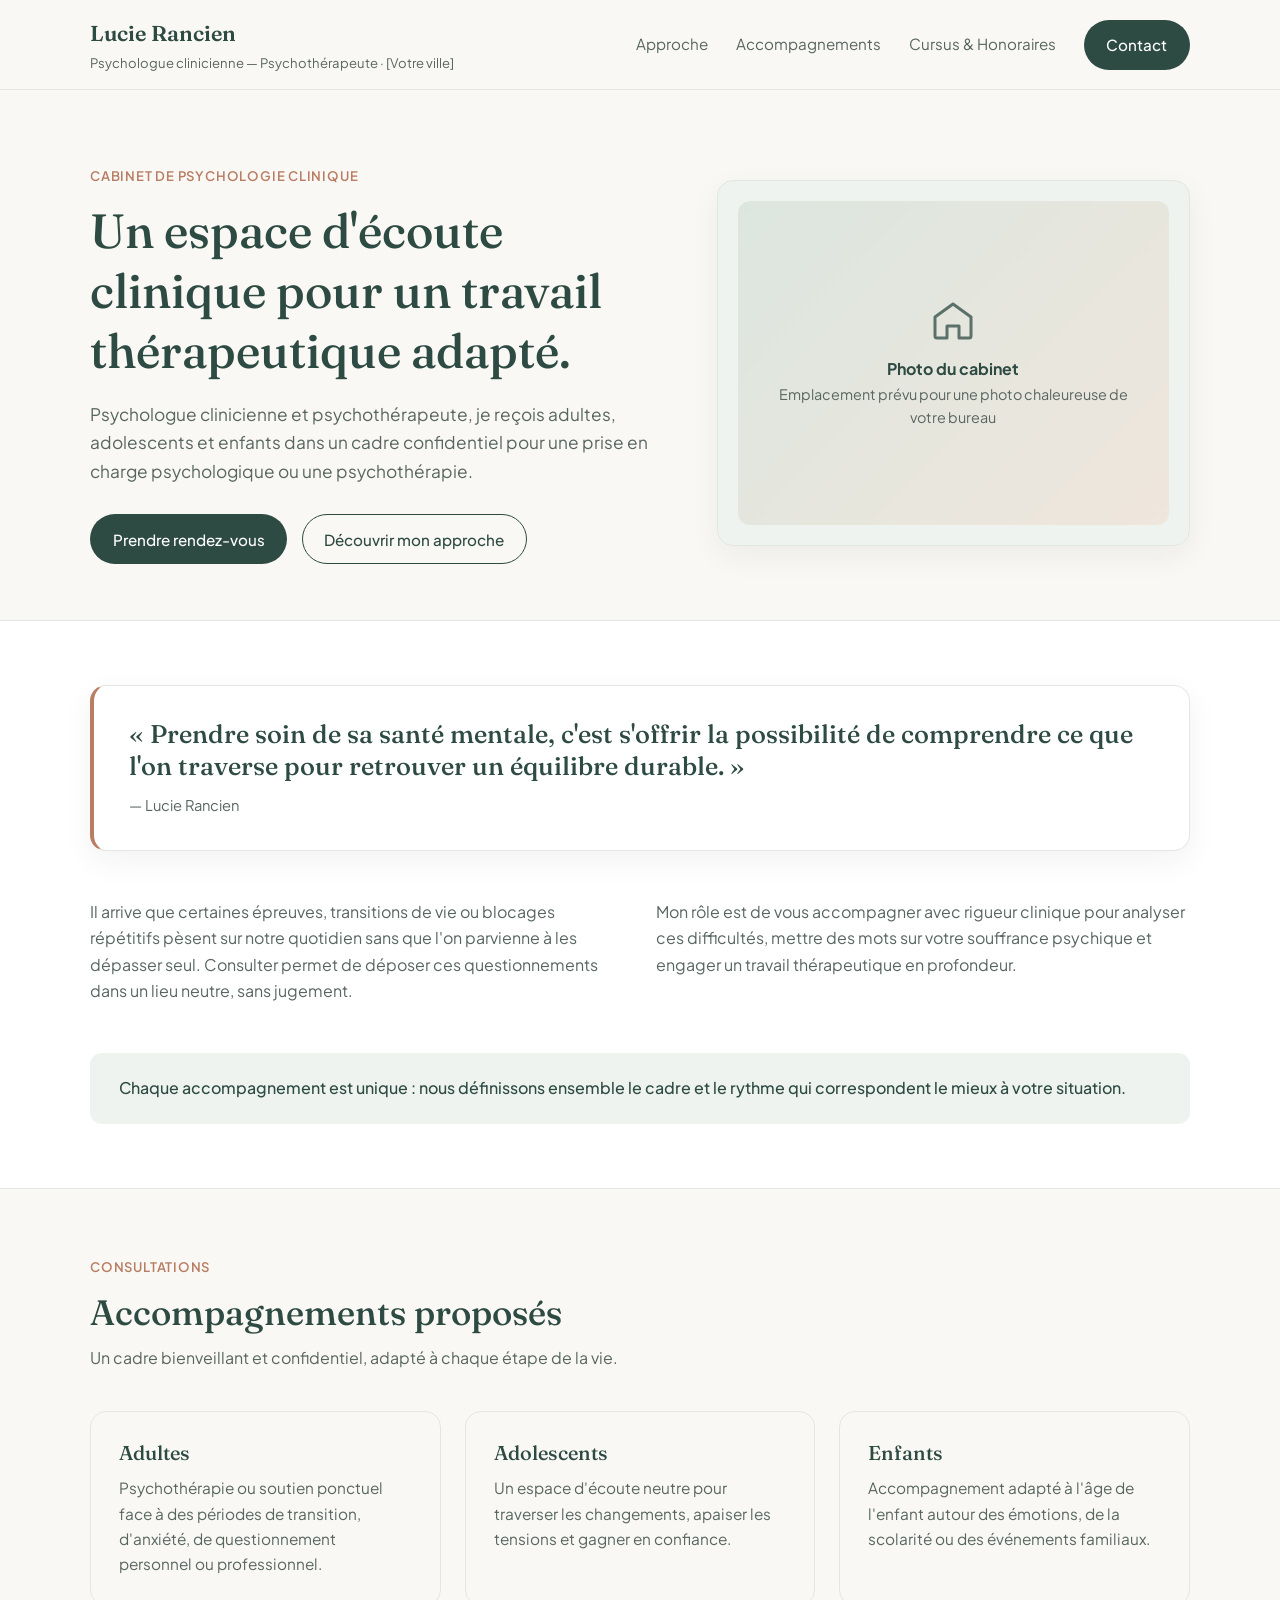
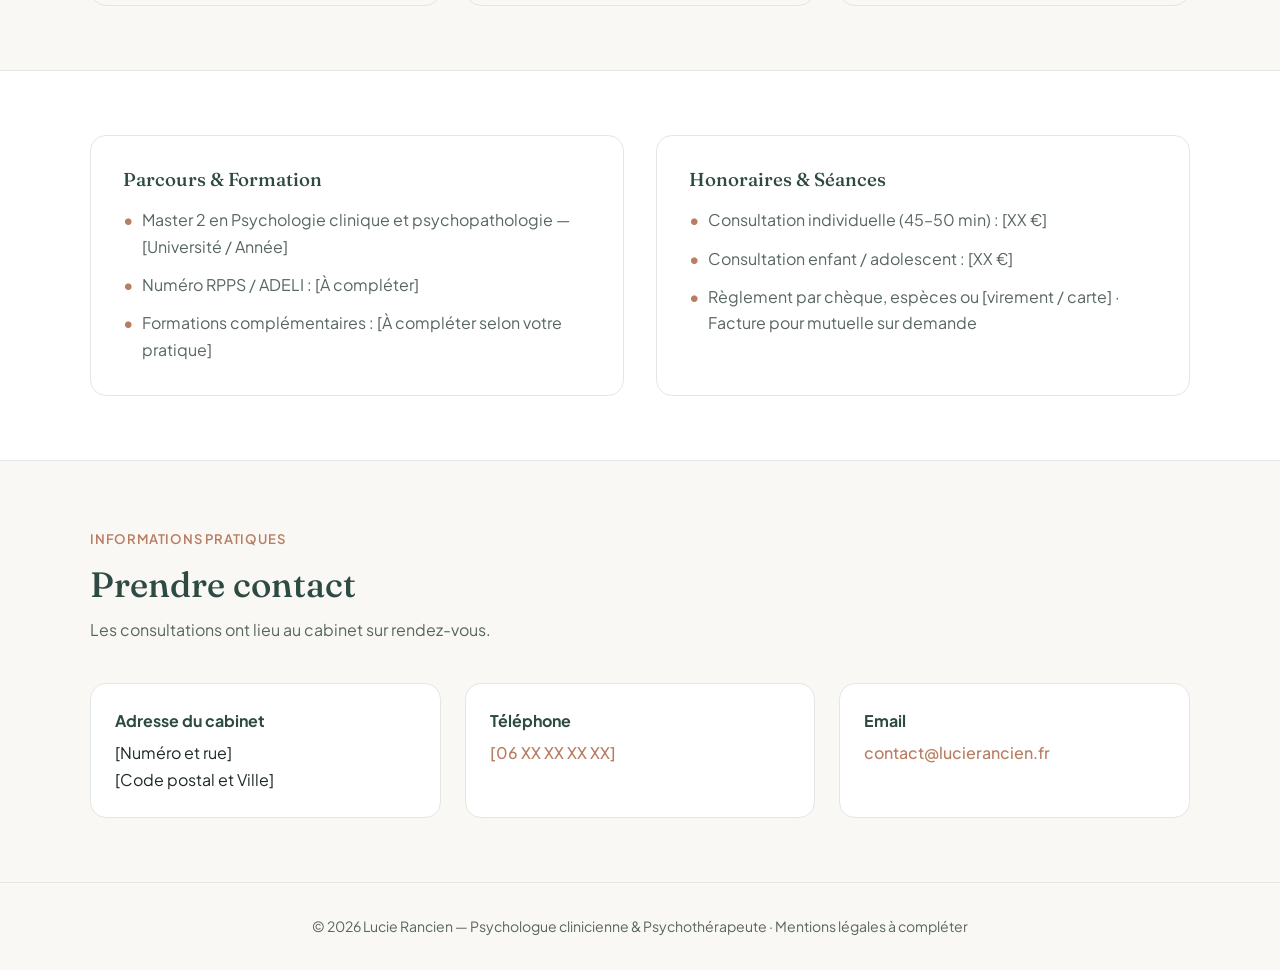
==== index.html @ a33d94e0 "Initial commit" ====
<!doctype html>
<html lang="fr">
<head>
  <meta charset="utf-8">
  <meta name="viewport" content="width=device-width, initial-scale=1.0">
  <title>Lucie Rancien — Psychologue clinicienne &amp; Psychothérapeute</title>
  <meta name="description" content="Lucie Rancien, psychologue clinicienne et psychothérapeute. Accompagnement personnalisé pour adultes, adolescents et enfants.">
  <link rel="preconnect" href="https://fonts.googleapis.com">
  <link rel="preconnect" href="https://fonts.gstatic.com" crossorigin>
  <link href="https://fonts.googleapis.com/css2?family=Fraunces:opsz,wght@9..144,500;9..144,600&family=Plus+Jakarta+Sans:wght@400;500;600&display=swap" rel="stylesheet">
  <link rel="stylesheet" href="styles.css">
</head>
<body>

  <header class="site-header">
    <div class="container nav-wrap">
      <a href="#accueil" class="brand">
        <span class="brand-name">Lucie Rancien</span>
        <span class="brand-sub">Psychologue clinicienne — Psychothérapeute · [Votre ville]</span>
      </a>

      <button class="menu-toggle" aria-label="Ouvrir le menu" aria-expanded="false">☰</button>

      <ul class="nav-links" id="navLinks">
        <li><a href="#approche">Approche</a></li>
        <li><a href="#accompagnements">Accompagnements</a></li>
        <li><a href="#cursus">Cursus &amp; Honoraires</a></li>
        <li><a href="#contact" class="btn btn-primary">Contact</a></li>
      </ul>
    </div>
  </header>

  <main>
    <!-- Accueil / Hero -->
    <section id="accueil" class="hero">
      <div class="container hero-grid">
        <div>
          <span class="eyebrow">Cabinet de psychologie clinique</span>
          <h1>Un espace d'écoute clinique pour un travail thérapeutique adapté.</h1>
          <p class="hero-lead">
            Psychologue clinicienne et psychothérapeute, je reçois adultes, adolescents et enfants dans un cadre confidentiel pour une prise en charge psychologique ou une psychothérapie.
          </p>
          <div class="hero-actions">
            <a href="#contact" class="btn btn-primary">Prendre rendez-vous</a>
            <a href="#approche" class="btn btn-outline">Découvrir mon approche</a>
          </div>
        </div>

        <div class="hero-visual">
          <!-- Remplacez ce bloc par <img src="bureau.jpg" alt="Cabinet de Lucie Rancien" style="width:100%;border-radius:12px;display:block;"> -->
          <div class="photo-placeholder">
            <svg viewBox="0 0 24 24" fill="none" stroke="currentColor" stroke-width="1.5" aria-hidden="true">
              <path stroke-linecap="round" stroke-linejoin="round" d="M3 10.5L12 4l9 6.5V20a1 1 0 0 1-1 1h-5v-6H9v6H4a1 1 0 0 1-1-1v-9.5z" />
            </svg>
            <strong>Photo du cabinet</strong>
            <span>Emplacement prévu pour une photo chaleureuse de votre bureau</span>
          </div>
        </div>
      </div>
    </section>

    <!-- Approche -->
    <section id="approche" class="section-alt">
      <div class="container">
        <div class="quote-card">
          <blockquote>« Prendre soin de sa santé mentale, c'est s'offrir la possibilité de comprendre ce que l'on traverse pour retrouver un équilibre durable. »</blockquote>
          <cite>— Lucie Rancien</cite>
        </div>

        <div class="approach-text">
          <p>
            Il arrive que certaines épreuves, transitions de vie ou blocages répétitifs pèsent sur notre quotidien sans que l'on parvienne à les dépasser seul. Consulter permet de déposer ces questionnements dans un lieu neutre, sans jugement.
          </p>
          <p>
            Mon rôle est de vous accompagner avec rigueur clinique pour analyser ces difficultés, mettre des mots sur votre souffrance psychique et engager un travail thérapeutique en profondeur.
          </p>
        </div>

        <div class="approach-highlight">
          Chaque accompagnement est unique : nous définissons ensemble le cadre et le rythme qui correspondent le mieux à votre situation.
        </div>
      </div>
    </section>

    <!-- Publics & Accompagnements -->
    <section id="accompagnements">
      <div class="container">
        <div class="section-header">
          <span class="eyebrow">Consultations</span>
          <h2>Accompagnements proposés</h2>
          <p>Un cadre bienveillant et confidentiel, adapté à chaque étape de la vie.</p>
        </div>

        <div class="cards-grid">
          <article class="card">
            <h3>Adultes</h3>
            <p>Psychothérapie ou soutien ponctuel face à des périodes de transition, d'anxiété, de questionnement personnel ou professionnel.</p>
          </article>
          <article class="card">
            <h3>Adolescents</h3>
            <p>Un espace d'écoute neutre pour traverser les changements, apaiser les tensions et gagner en confiance.</p>
          </article>
          <article class="card">
            <h3>Enfants</h3>
            <p>Accompagnement adapté à l'âge de l'enfant autour des émotions, de la scolarité ou des événements familiaux.</p>
          </article>
        </div>
      </div>
    </section>

    <!-- Cursus & Honoraires -->
    <section id="cursus" class="section-alt">
      <div class="container two-col">
        <div class="info-box">
          <h3>Parcours &amp; Formation</h3>
          <ul class="clean-list">
            <li>Master 2 en Psychologie clinique et psychopathologie — [Université / Année]</li>
            <li>Numéro RPPS / ADELI : [À compléter]</li>
            <li>Formations complémentaires : [À compléter selon votre pratique]</li>
          </ul>
        </div>

        <div class="info-box">
          <h3>Honoraires &amp; Séances</h3>
          <ul class="clean-list">
            <li>Consultation individuelle (45–50 min) : [XX €]</li>
            <li>Consultation enfant / adolescent : [XX €]</li>
            <li>Règlement par chèque, espèces ou [virement / carte] · Facture pour mutuelle sur demande</li>
          </ul>
        </div>
      </div>
    </section>

    <!-- Contact -->
    <section id="contact">
      <div class="container">
        <div class="section-header">
          <span class="eyebrow">Informations pratiques</span>
          <h2>Prendre contact</h2>
          <p>Les consultations ont lieu au cabinet sur rendez-vous.</p>
        </div>

        <div class="contact-grid">
          <div class="contact-item">
            <strong>Adresse du cabinet</strong>
            <span>[Numéro et rue]<br>[Code postal et Ville]</span>
          </div>
          <div class="contact-item">
            <strong>Téléphone</strong>
            <a href="tel:+33600000000">[06 XX XX XX XX]</a>
          </div>
          <div class="contact-item">
            <strong>Email</strong>
            <a href="mailto:contact@lucierancien.fr">contact@lucierancien.fr</a>
          </div>
        </div>
      </div>
    </section>
  </main>

  <footer class="site-footer">
    <div class="container">
      © <span id="year"></span> Lucie Rancien — Psychologue clinicienne &amp; Psychothérapeute · <a href="#contact">Mentions légales à compléter</a>
    </div>
  </footer>

  <script>
    document.getElementById("year").textContent = new Date().getFullYear();
    const toggle = document.querySelector(".menu-toggle");
    const nav = document.getElementById("navLinks");
    toggle.addEventListener("click", () => {
      const open = nav.classList.toggle("open");
      toggle.setAttribute("aria-expanded", String(open));
    });
    nav.querySelectorAll("a").forEach((link) => {
      link.addEventListener("click", () => {
        nav.classList.remove("open");
        toggle.setAttribute("aria-expanded", "false");
      });
    });
  </script>
</body>
</html>
---- styles.css ----
:root {
  --bg: #faf8f5;
  --surface: #ffffff;
  --surface-soft: #eef3ef;
  --text: #1e2925;
  --text-muted: #586660;
  --primary: #2d4a43;
  --primary-hover: #213732;
  --accent: #b87d62;
  --border: #e3e7e3;
  --radius: 16px;
  --shadow: 0 10px 30px rgba(30, 41, 37, 0.06);
}

*,
*::before,
*::after {
  box-sizing: border-box;
}

html {
  scroll-behavior: smooth;
}

body {
  margin: 0;
  font-family: "Plus Jakarta Sans", -apple-system, BlinkMacSystemFont, "Segoe UI", sans-serif;
  color: var(--text);
  background: var(--bg);
  line-height: 1.65;
  -webkit-font-smoothing: antialiased;
}

h1, h2, h3, blockquote {
  font-family: "Fraunces", Georgia, serif;
  font-weight: 500;
  line-height: 1.25;
  margin-top: 0;
}

a {
  color: inherit;
  text-decoration: none;
}

.container {
  width: min(1100px, 92%);
  margin: 0 auto;
}

/* Header */
.site-header {
  position: sticky;
  top: 0;
  z-index: 50;
  background: rgba(250, 248, 245, 0.88);
  backdrop-filter: blur(12px);
  border-bottom: 1px solid var(--border);
}

.nav-wrap {
  display: flex;
  align-items: center;
  justify-content: space-between;
  gap: 1.5rem;
  padding: 1rem 0;
}

.brand {
  display: flex;
  flex-direction: column;
}

.brand-name {
  font-family: "Fraunces", Georgia, serif;
  font-size: 1.35rem;
  font-weight: 600;
  color: var(--primary);
}

.brand-sub {
  font-size: 0.82rem;
  color: var(--text-muted);
}

.nav-links {
  display: flex;
  align-items: center;
  gap: 1.75rem;
  list-style: none;
  margin: 0;
  padding: 0;
}

.nav-links a {
  font-size: 0.95rem;
  color: var(--text-muted);
  transition: color 0.2s;
}

.nav-links a:hover {
  color: var(--primary);
}

.btn {
  display: inline-flex;
  align-items: center;
  justify-content: center;
  padding: 0.72rem 1.35rem;
  border-radius: 999px;
  font-weight: 500;
  font-size: 0.95rem;
  transition: background-color 0.2s, transform 0.15s;
  cursor: pointer;
  border: 1px solid transparent;
}

.btn-primary {
  background: var(--primary);
  color: #fff !important;
}

.btn-primary:hover {
  background: var(--primary-hover);
  transform: translateY(-1px);
}

.btn-outline {
  border-color: var(--primary);
  color: var(--primary);
  background: transparent;
}

.btn-outline:hover {
  background: var(--surface-soft);
}

.menu-toggle {
  display: none;
  background: none;
  border: 1px solid var(--border);
  border-radius: 8px;
  padding: 0.45rem 0.65rem;
  font-size: 1.2rem;
  color: var(--primary);
  cursor: pointer;
}

/* Hero */
.hero {
  padding: 4.5rem 0 3.5rem;
}

.hero-grid {
  display: grid;
  grid-template-columns: 1.1fr 0.9fr;
  gap: 3rem;
  align-items: center;
}

.eyebrow {
  display: inline-block;
  font-size: 0.82rem;
  font-weight: 600;
  letter-spacing: 0.06em;
  text-transform: uppercase;
  color: var(--accent);
  margin-bottom: 0.85rem;
}

.hero h1 {
  font-size: clamp(2rem, 4vw, 3rem);
  color: var(--primary);
  margin-bottom: 1.2rem;
}

.hero-lead {
  font-size: 1.08rem;
  color: var(--text-muted);
  margin-bottom: 1.8rem;
  max-width: 54ch;
}

.hero-actions {
  display: flex;
  flex-wrap: wrap;
  gap: 0.9rem;
}

.hero-visual {
  background: var(--surface-soft);
  border-radius: var(--radius);
  padding: 1.25rem;
  box-shadow: var(--shadow);
  border: 1px solid var(--border);
}

.photo-placeholder {
  aspect-ratio: 4 / 3;
  border-radius: 12px;
  background: linear-gradient(135deg, #dce6df 0%, #efe6dc 100%);
  display: flex;
  flex-direction: column;
  align-items: center;
  justify-content: center;
  text-align: center;
  padding: 1.5rem;
  color: var(--primary);
}

.photo-placeholder svg {
  width: 48px;
  height: 48px;
  margin-bottom: 0.75rem;
  opacity: 0.75;
}

.photo-placeholder span {
  font-size: 0.9rem;
  color: var(--text-muted);
}

/* Sections */
section {
  padding: 4rem 0;
}

.section-alt {
  background: var(--surface);
  border-top: 1px solid var(--border);
  border-bottom: 1px solid var(--border);
}

.section-header {
  max-width: 640px;
  margin-bottom: 2.5rem;
}

.section-header h2 {
  font-size: clamp(1.6rem, 3vw, 2.2rem);
  color: var(--primary);
  margin-bottom: 0.6rem;
}

.section-header p {
  color: var(--text-muted);
  margin: 0;
}

/* Quote & Approach */
.quote-card {
  background: var(--surface);
  border: 1px solid var(--border);
  border-left: 4px solid var(--accent);
  border-radius: var(--radius);
  padding: 2rem 2.2rem;
  box-shadow: var(--shadow);
  margin-bottom: 2rem;
}

.quote-card blockquote {
  font-size: clamp(1.25rem, 2.4vw, 1.6rem);
  color: var(--primary);
  margin: 0 0 0.6rem;
}

.quote-card cite {
  font-style: normal;
  font-size: 0.92rem;
  color: var(--text-muted);
}

.approach-text {
  display: grid;
  grid-template-columns: repeat(2, 1fr);
  gap: 2rem;
  color: var(--text-muted);
}

.approach-highlight {
  margin-top: 2rem;
  padding: 1.4rem 1.8rem;
  background: var(--surface-soft);
  border-radius: 12px;
  color: var(--primary);
  font-weight: 500;
}

/* Cards */
.cards-grid {
  display: grid;
  grid-template-columns: repeat(3, 1fr);
  gap: 1.5rem;
}

.card {
  background: var(--bg);
  border: 1px solid var(--border);
  border-radius: var(--radius);
  padding: 1.75rem;
  transition: transform 0.2s, box-shadow 0.2s;
}

.card:hover {
  transform: translateY(-3px);
  box-shadow: var(--shadow);
}

.card h3 {
  font-size: 1.25rem;
  color: var(--primary);
  margin-bottom: 0.65rem;
}

.card p {
  margin: 0;
  color: var(--text-muted);
  font-size: 0.96rem;
}

/* Cursus & Honoraires */
.two-col {
  display: grid;
  grid-template-columns: repeat(2, 1fr);
  gap: 2rem;
}

.info-box {
  background: var(--surface);
  border: 1px solid var(--border);
  border-radius: var(--radius);
  padding: 2rem;
}

.info-box h3 {
  color: var(--primary);
  margin-bottom: 1rem;
}

.clean-list {
  list-style: none;
  padding: 0;
  margin: 0;
  display: grid;
  gap: 0.75rem;
  color: var(--text-muted);
}

.clean-list li {
  padding-left: 1.2rem;
  position: relative;
}

.clean-list li::before {
  content: "•";
  color: var(--accent);
  position: absolute;
  left: 0;
  font-weight: 700;
}

/* Contact */
.contact-grid {
  display: grid;
  grid-template-columns: repeat(3, 1fr);
  gap: 1.5rem;
}

.contact-item {
  background: var(--surface);
  border: 1px solid var(--border);
  border-radius: var(--radius);
  padding: 1.5rem;
}

.contact-item strong {
  display: block;
  color: var(--primary);
  margin-bottom: 0.35rem;
}

.contact-item a {
  color: var(--accent);
  font-weight: 500;
}

.contact-item a:hover {
  text-decoration: underline;
}

/* Footer */
.site-footer {
  padding: 2rem 0;
  border-top: 1px solid var(--border);
  text-align: center;
  font-size: 0.88rem;
  color: var(--text-muted);
}

/* Responsive */
@media (max-width: 860px) {
  .hero-grid,
  .approach-text,
  .cards-grid,
  .two-col,
  .contact-grid {
    grid-template-columns: 1fr;
  }

  .menu-toggle {
    display: inline-block;
  }

  .nav-links {
    display: none;
    position: absolute;
    top: 100%;
    left: 0;
    right: 0;
    background: var(--bg);
    border-bottom: 1px solid var(--border);
    flex-direction: column;
    padding: 1.25rem;
    gap: 1rem;
  }

  .nav-links.open {
    display: flex;
  }
}
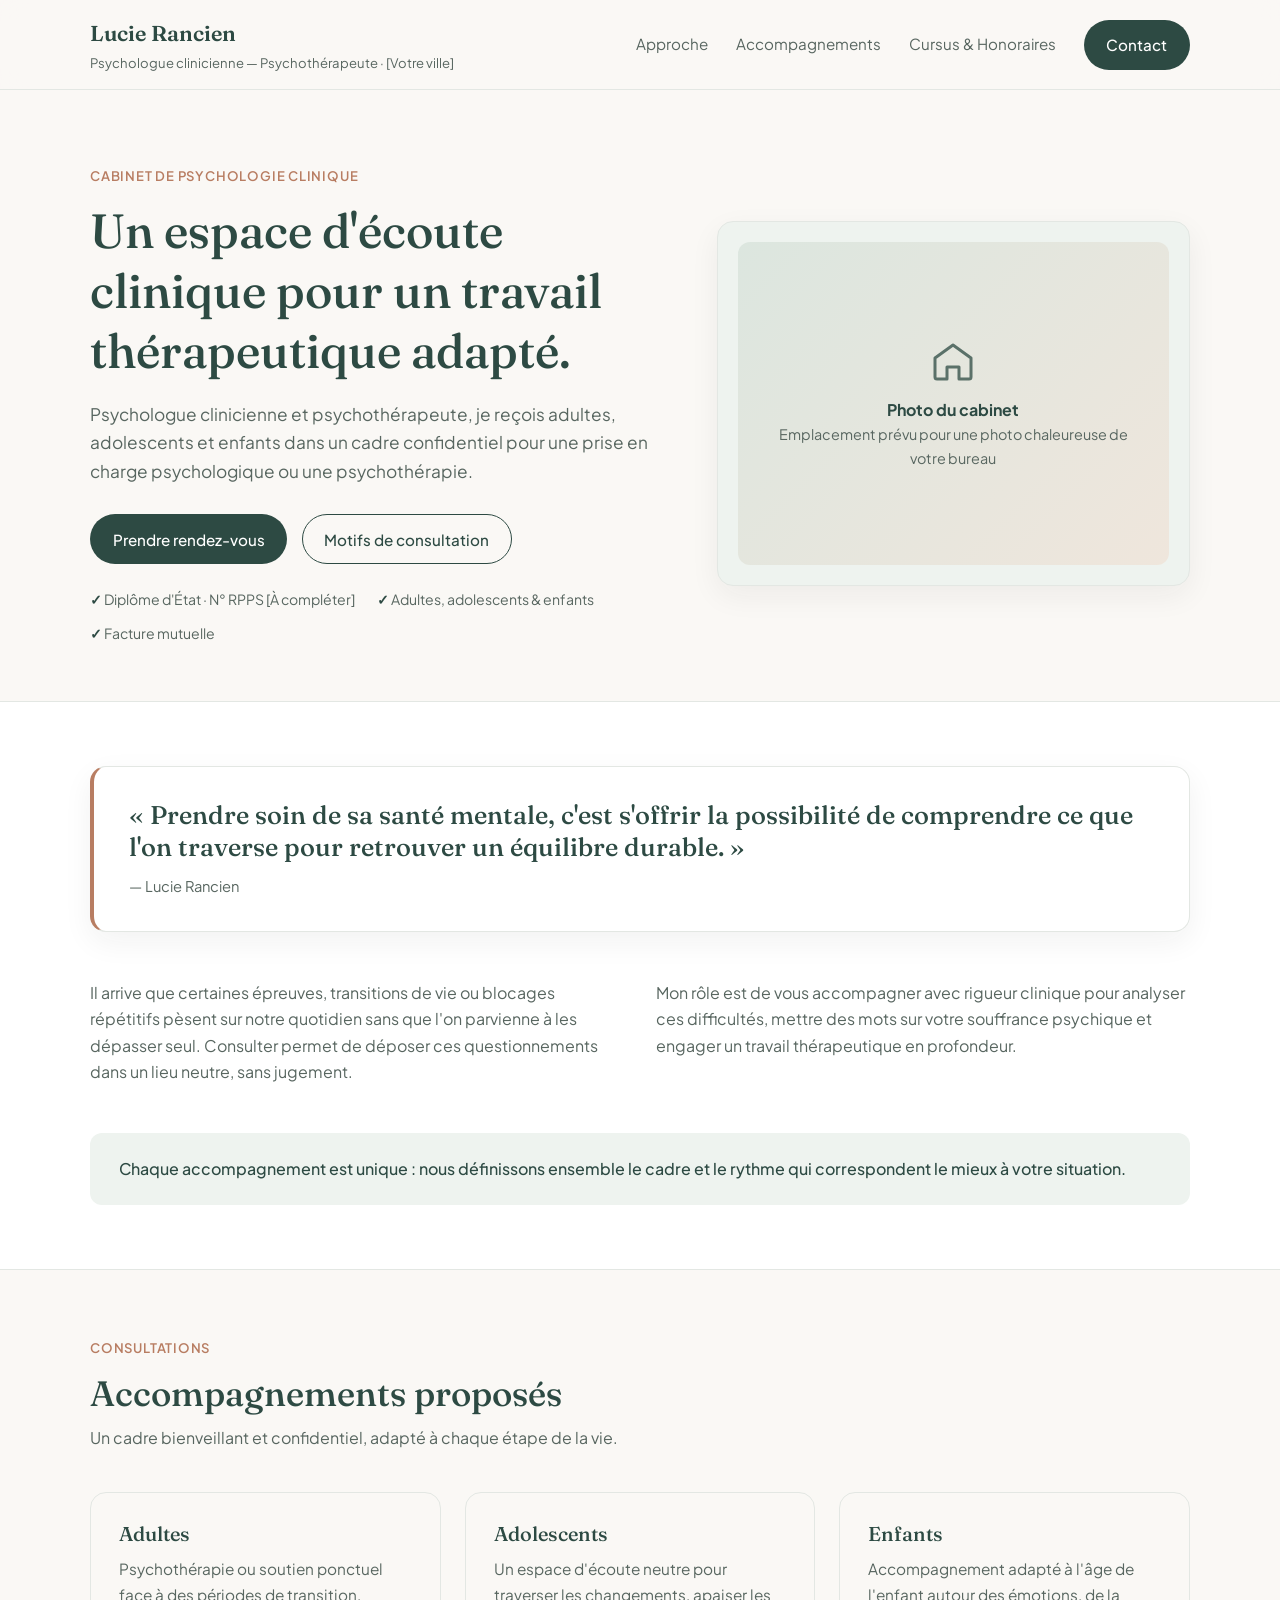
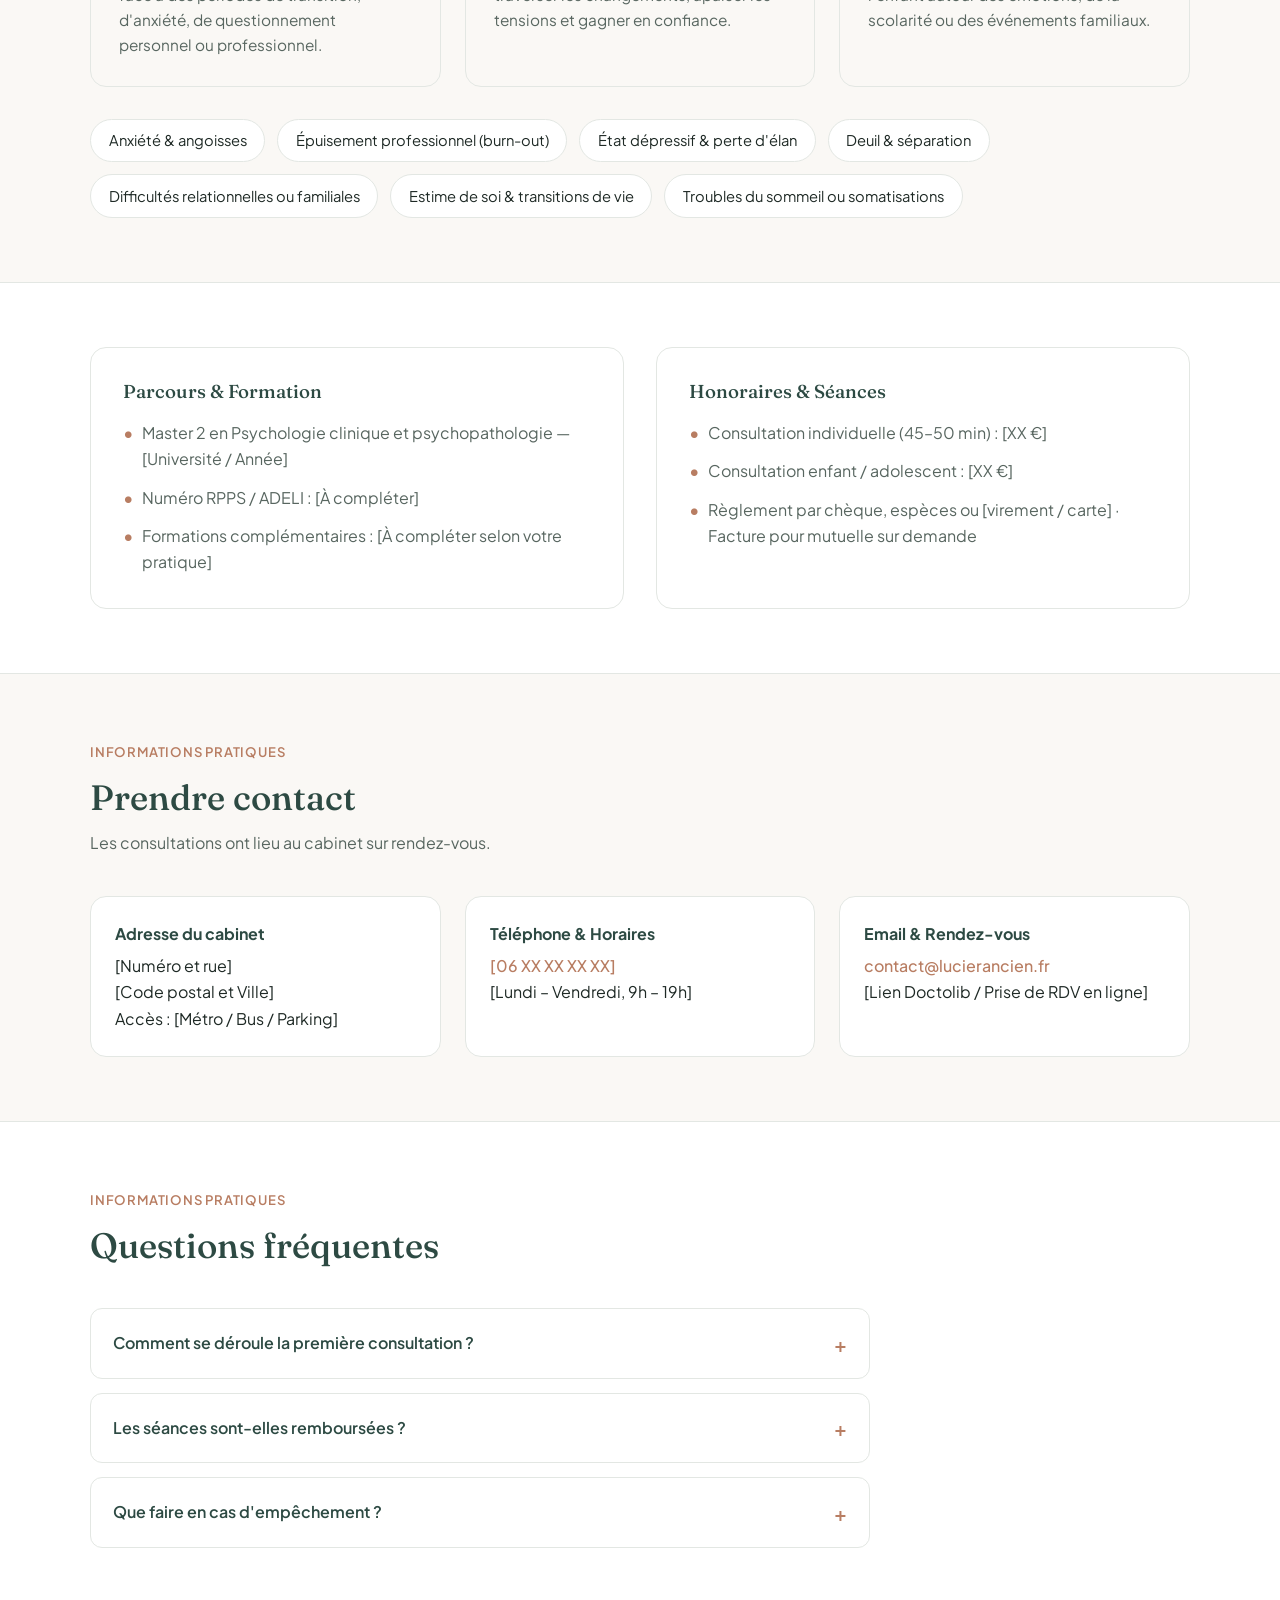
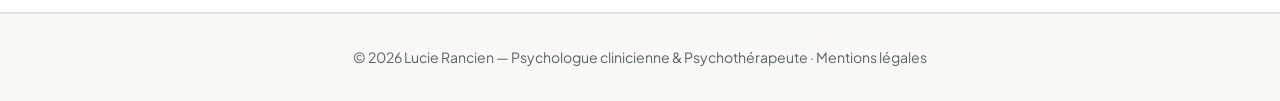
==== commit 08c7dbfc: "feat: add legal page, FAQ section, consultation motifs, and trust badges" ====
--- a/index.html
+++ b/index.html
@@ -42,7 +42,12 @@
           </p>
           <div class="hero-actions">
             <a href="#contact" class="btn btn-primary">Prendre rendez-vous</a>
-            <a href="#approche" class="btn btn-outline">Découvrir mon approche</a>
+            <a href="#accompagnements" class="btn btn-outline">Motifs de consultation</a>
+          </div>
+          <div class="trust-row">
+            <span>Diplôme d'État · N° RPPS [À compléter]</span>
+            <span>Adultes, adolescents &amp; enfants</span>
+            <span>Facture mutuelle</span>
           </div>
         </div>
 
@@ -105,6 +110,16 @@
             <p>Accompagnement adapté à l'âge de l'enfant autour des émotions, de la scolarité ou des événements familiaux.</p>
           </article>
         </div>
+
+        <div class="motifs-grid" aria-label="Motifs fréquents de consultation">
+          <span class="motif-pill">Anxiété &amp; angoisses</span>
+          <span class="motif-pill">Épuisement professionnel (burn-out)</span>
+          <span class="motif-pill">État dépressif &amp; perte d'élan</span>
+          <span class="motif-pill">Deuil &amp; séparation</span>
+          <span class="motif-pill">Difficultés relationnelles ou familiales</span>
+          <span class="motif-pill">Estime de soi &amp; transitions de vie</span>
+          <span class="motif-pill">Troubles du sommeil ou somatisations</span>
+        </div>
       </div>
     </section>
 
@@ -143,16 +158,43 @@
         <div class="contact-grid">
           <div class="contact-item">
             <strong>Adresse du cabinet</strong>
-            <span>[Numéro et rue]<br>[Code postal et Ville]</span>
+            <span>[Numéro et rue]<br>[Code postal et Ville]<br>Accès : [Métro / Bus / Parking]</span>
           </div>
           <div class="contact-item">
-            <strong>Téléphone</strong>
-            <a href="tel:+33600000000">[06 XX XX XX XX]</a>
+            <strong>Téléphone &amp; Horaires</strong>
+            <a href="tel:+33600000000">[06 XX XX XX XX]</a><br>
+            <span>[Lundi – Vendredi, 9h – 19h]</span>
           </div>
           <div class="contact-item">
-            <strong>Email</strong>
-            <a href="mailto:contact@lucierancien.fr">contact@lucierancien.fr</a>
-          </div>
+            <strong>Email &amp; Rendez-vous</strong>
+            <a href="mailto:contact@lucierancien.fr">contact@lucierancien.fr</a><br>
+            <span>[Lien Doctolib / Prise de RDV en ligne]</span>
+          </div>
+        </div>
+      </div>
+    </section>
+
+    <!-- Questions fréquentes -->
+    <section id="faq" class="section-alt">
+      <div class="container">
+        <div class="section-header">
+          <span class="eyebrow">Informations pratiques</span>
+          <h2>Questions fréquentes</h2>
+        </div>
+
+        <div class="faq-list">
+          <details>
+            <summary>Comment se déroule la première consultation ?</summary>
+            <p>Le premier entretien permet de faire connaissance, d'exposer les raisons de votre démarche et de définir ensemble si un suivi psychologique ou une psychothérapie répond à votre besoin.</p>
+          </details>
+          <details>
+            <summary>Les séances sont-elles remboursées ?</summary>
+            <p>Les consultations hors dispositif public ne sont pas prises en charge par l'Assurance Maladie. De nombreuses mutuelles remboursent toutefois plusieurs séances par an sur présentation d'une facture délivrée en fin de séance.</p>
+          </details>
+          <details>
+            <summary>Que faire en cas d'empêchement ?</summary>
+            <p>Toute séance annulée ou reportée doit être signalée au moins 48 heures à l'avance afin de pouvoir être proposée à un autre patient.</p>
+          </details>
         </div>
       </div>
     </section>
@@ -160,7 +202,7 @@
 
   <footer class="site-footer">
     <div class="container">
-      © <span id="year"></span> Lucie Rancien — Psychologue clinicienne &amp; Psychothérapeute · <a href="#contact">Mentions légales à compléter</a>
+      © <span id="year"></span> Lucie Rancien — Psychologue clinicienne &amp; Psychothérapeute · <a href="mentions-legales.html">Mentions légales</a>
     </div>
   </footer>
 
--- a/styles.css
+++ b/styles.css
@@ -397,6 +397,105 @@
   color: var(--text-muted);
 }
 
+/* Trust row */
+.trust-row {
+  display: flex;
+  flex-wrap: wrap;
+  gap: 0.65rem 1.4rem;
+  margin-top: 1.5rem;
+  font-size: 0.88rem;
+  color: var(--text-muted);
+}
+
+.trust-row span::before {
+  content: "✓ ";
+  color: var(--primary);
+  font-weight: 600;
+}
+
+/* Motifs de consultation */
+.motifs-grid {
+  display: flex;
+  flex-wrap: wrap;
+  gap: 0.75rem;
+  margin-top: 2rem;
+}
+
+.motif-pill {
+  background: var(--surface);
+  border: 1px solid var(--border);
+  border-radius: 999px;
+  padding: 0.55rem 1.1rem;
+  font-size: 0.92rem;
+  color: var(--text);
+}
+
+/* FAQ native accordion */
+.faq-list {
+  display: grid;
+  gap: 0.9rem;
+  max-width: 780px;
+}
+
+.faq-list details {
+  background: var(--surface);
+  border: 1px solid var(--border);
+  border-radius: 12px;
+  padding: 1.1rem 1.4rem;
+}
+
+.faq-list summary {
+  font-weight: 600;
+  color: var(--primary);
+  cursor: pointer;
+  list-style: none;
+  display: flex;
+  justify-content: space-between;
+  align-items: center;
+  gap: 1rem;
+}
+
+.faq-list summary::-webkit-details-marker {
+  display: none;
+}
+
+.faq-list summary::after {
+  content: "+";
+  font-size: 1.25rem;
+  color: var(--accent);
+}
+
+.faq-list details[open] summary::after {
+  content: "−";
+}
+
+.faq-list details p {
+  margin: 0.85rem 0 0;
+  color: var(--text-muted);
+  font-size: 0.95rem;
+}
+
+/* Page Mentions légales */
+.legal-main {
+  padding: 3.5rem 0 4.5rem;
+  max-width: 780px;
+}
+
+.legal-main h1 {
+  color: var(--primary);
+  margin-bottom: 2rem;
+}
+
+.legal-main h2 {
+  font-size: 1.3rem;
+  color: var(--primary);
+  margin: 2rem 0 0.6rem;
+}
+
+.legal-main p {
+  color: var(--text-muted);
+}
+
 /* Responsive */
 @media (max-width: 860px) {
   .hero-grid,
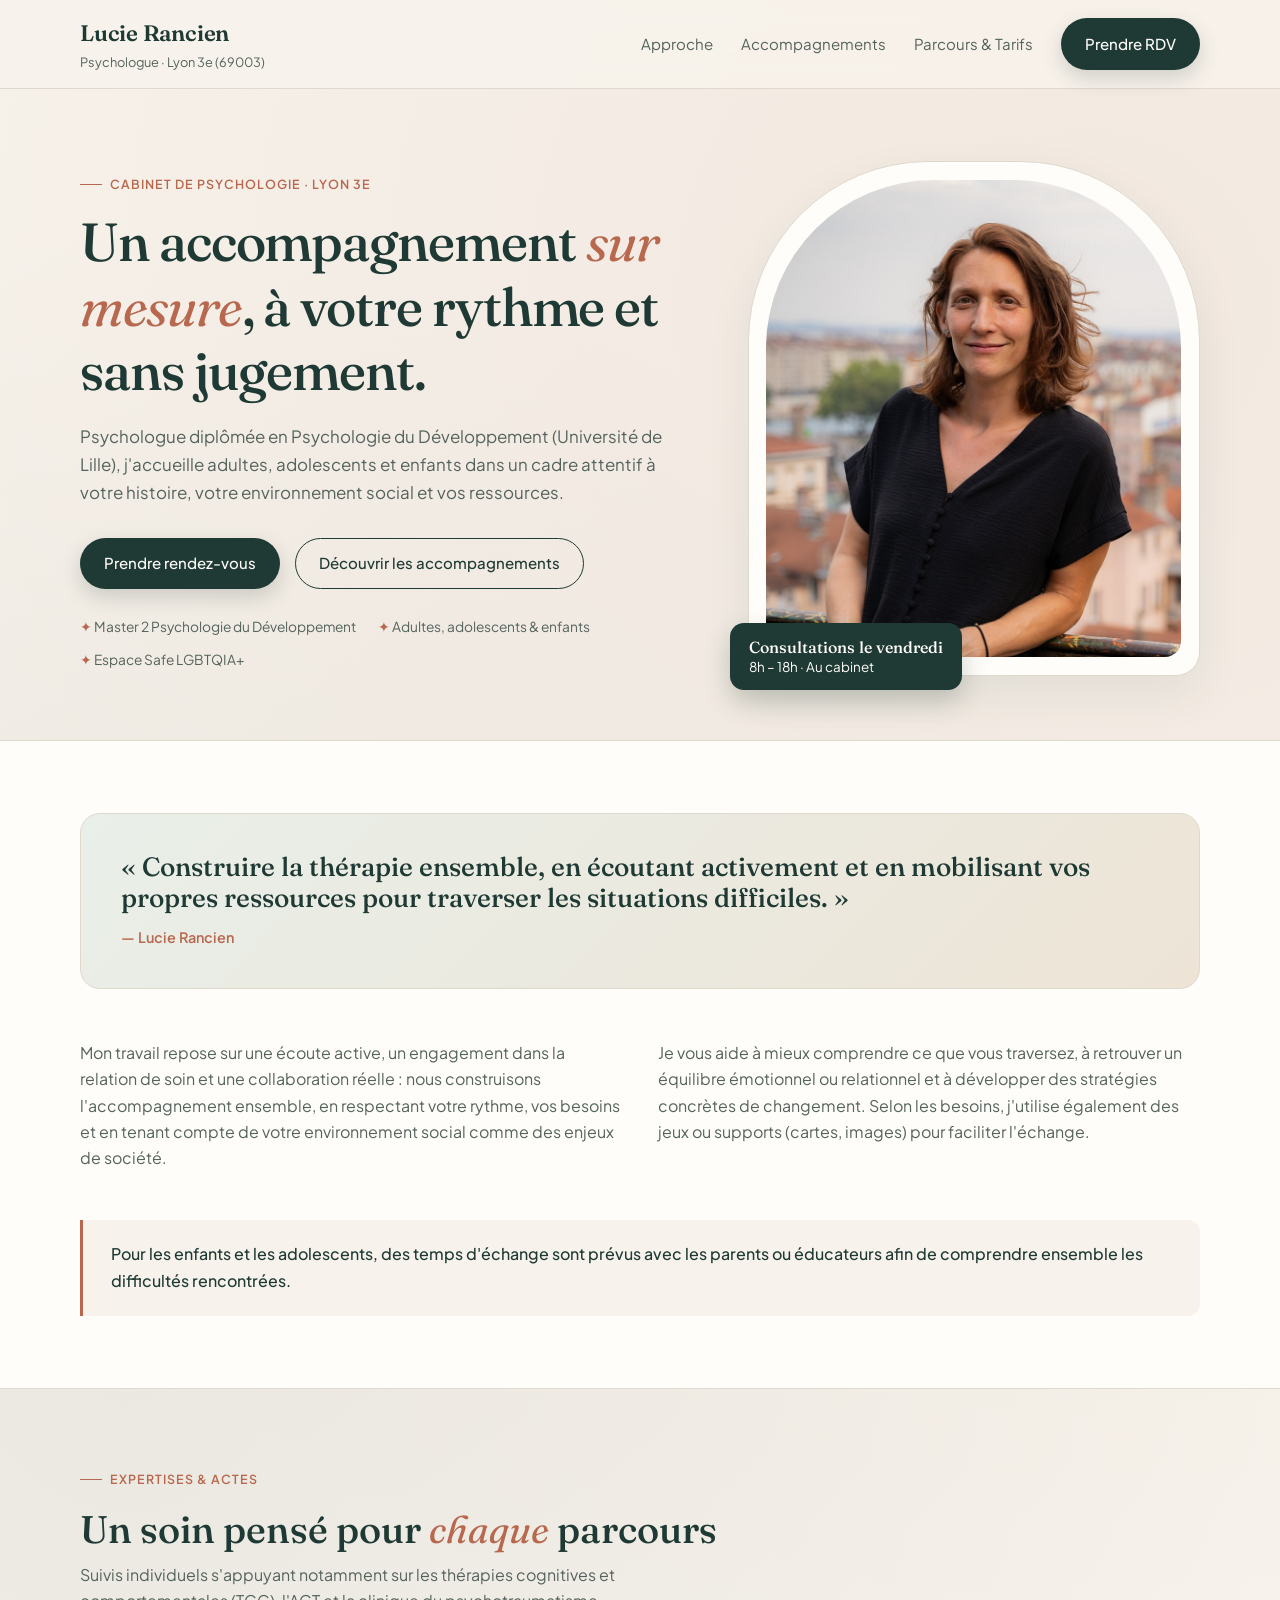
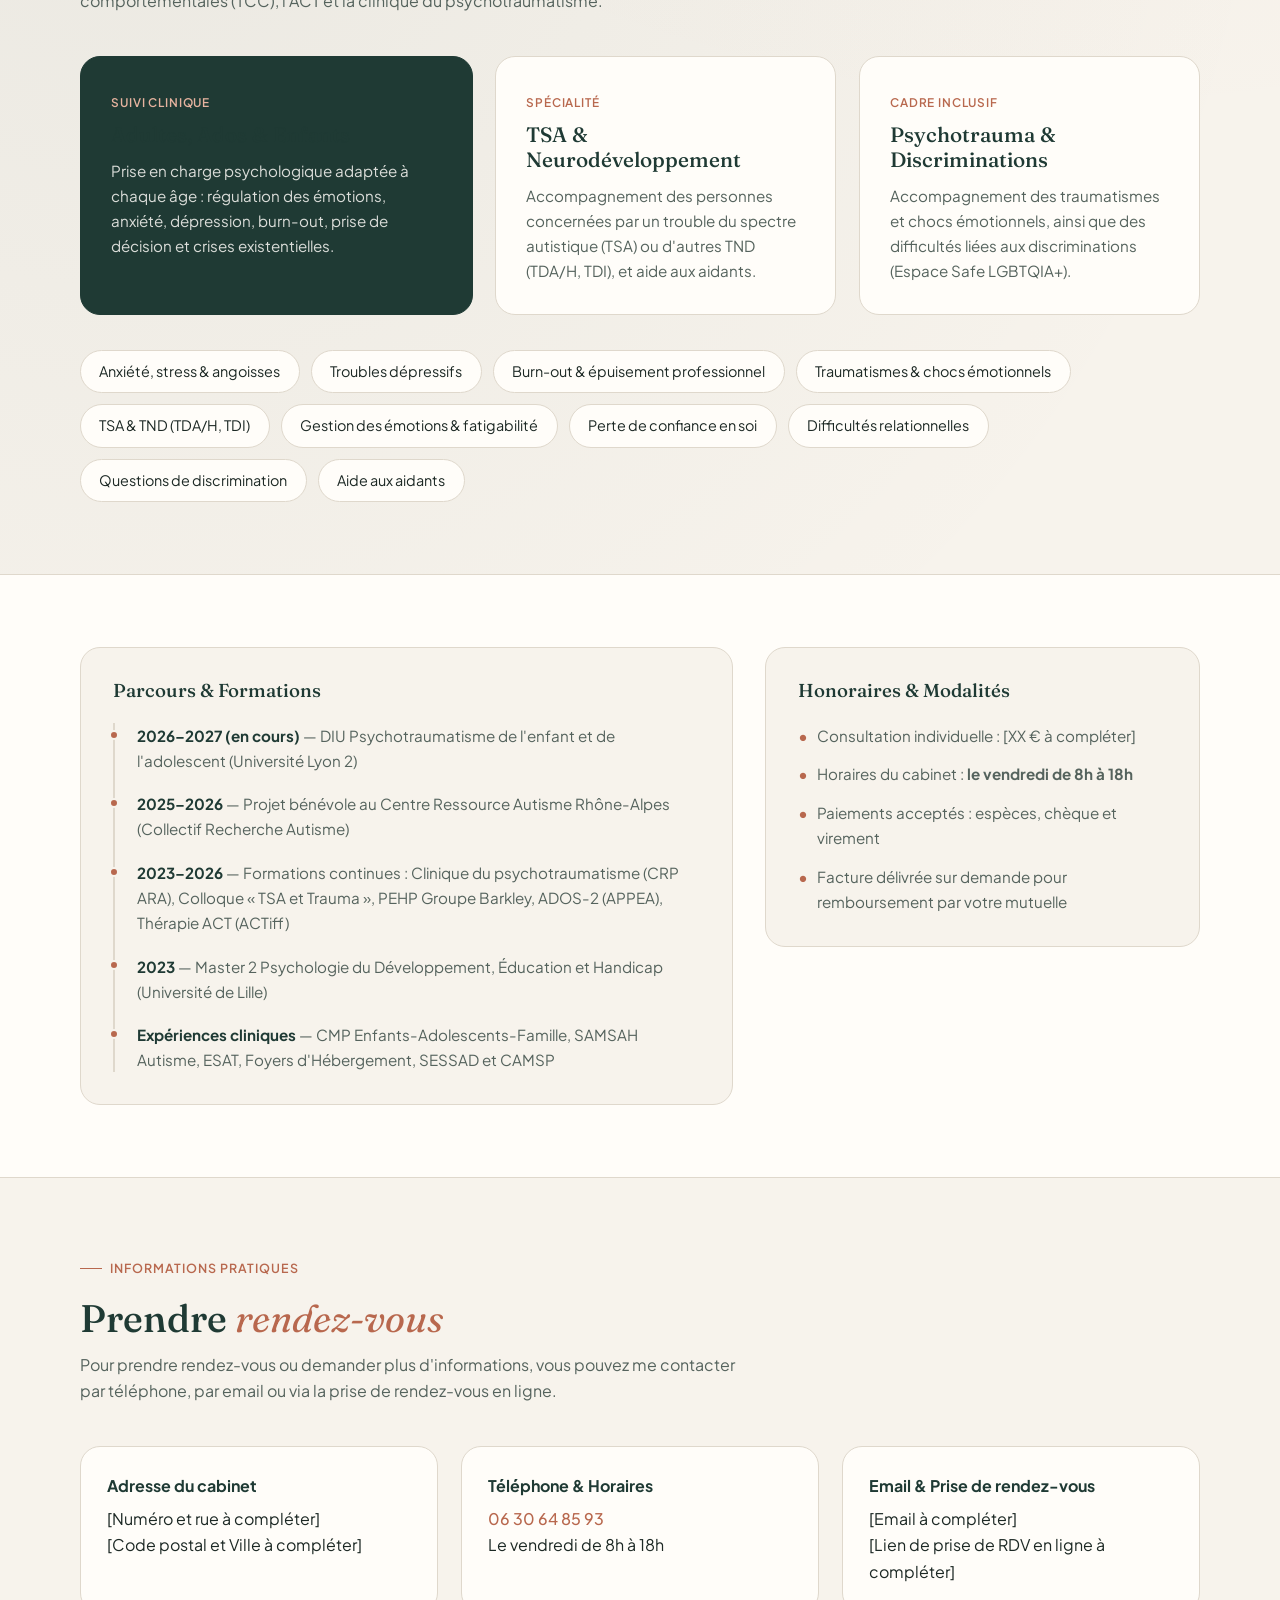
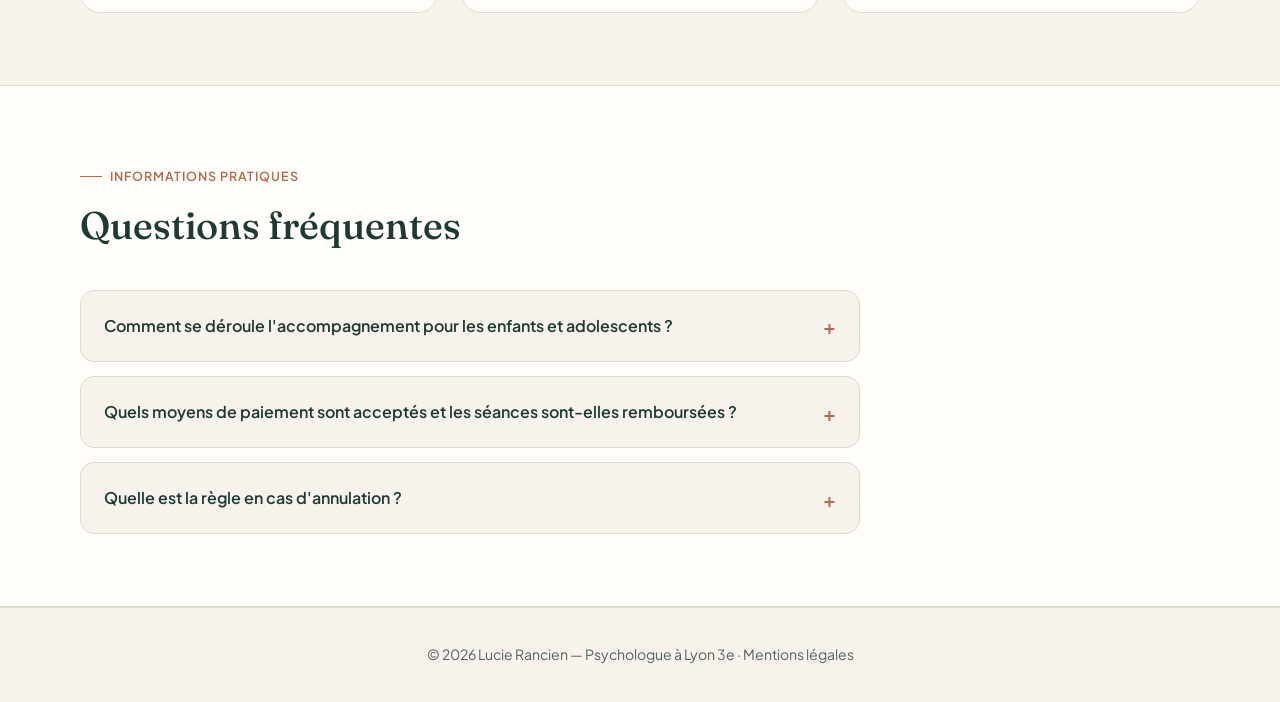
==== commit 139df9c2: "feat: update site content with personal branding, real photo, and Lyon cabinet details" ====
--- a/index.html
+++ b/index.html
@@ -3,11 +3,11 @@
 <head>
   <meta charset="utf-8">
   <meta name="viewport" content="width=device-width, initial-scale=1.0">
-  <title>Lucie Rancien — Psychologue clinicienne &amp; Psychothérapeute</title>
-  <meta name="description" content="Lucie Rancien, psychologue clinicienne et psychothérapeute. Accompagnement personnalisé pour adultes, adolescents et enfants.">
+  <title>Lucie Rancien — Psychologue à Lyon 3e</title>
+  <meta name="description" content="Lucie Rancien, psychologue à Lyon (69003). Accompagnement psychologique pour adultes, adolescents et enfants : TSA/TND, psychotraumatisme, TCC, troubles anxieux et dépressifs.">
   <link rel="preconnect" href="https://fonts.googleapis.com">
   <link rel="preconnect" href="https://fonts.gstatic.com" crossorigin>
-  <link href="https://fonts.googleapis.com/css2?family=Fraunces:opsz,wght@9..144,500;9..144,600&family=Plus+Jakarta+Sans:wght@400;500;600&display=swap" rel="stylesheet">
+  <link href="https://fonts.googleapis.com/css2?family=Fraunces:ital,opsz,wght@0,9..144,500;0,9..144,600;1,9..144,400&family=Plus+Jakarta+Sans:wght@400;500;600&display=swap" rel="stylesheet">
   <link rel="stylesheet" href="styles.css">
 </head>
 <body>
@@ -16,7 +16,7 @@
     <div class="container nav-wrap">
       <a href="#accueil" class="brand">
         <span class="brand-name">Lucie Rancien</span>
-        <span class="brand-sub">Psychologue clinicienne — Psychothérapeute · [Votre ville]</span>
+        <span class="brand-sub">Psychologue · Lyon 3e (69003)</span>
       </a>
 
       <button class="menu-toggle" aria-label="Ouvrir le menu" aria-expanded="false">☰</button>
@@ -24,8 +24,8 @@
       <ul class="nav-links" id="navLinks">
         <li><a href="#approche">Approche</a></li>
         <li><a href="#accompagnements">Accompagnements</a></li>
-        <li><a href="#cursus">Cursus &amp; Honoraires</a></li>
-        <li><a href="#contact" class="btn btn-primary">Contact</a></li>
+        <li><a href="#cursus">Parcours &amp; Tarifs</a></li>
+        <li><a href="#contact" class="btn btn-primary">Prendre RDV</a></li>
       </ul>
     </div>
   </header>
@@ -35,147 +35,155 @@
     <section id="accueil" class="hero">
       <div class="container hero-grid">
         <div>
-          <span class="eyebrow">Cabinet de psychologie clinique</span>
-          <h1>Un espace d'écoute clinique pour un travail thérapeutique adapté.</h1>
+          <span class="eyebrow">Cabinet de psychologie · Lyon 3e</span>
+          <h1>Un accompagnement <em>sur mesure</em>, à votre rythme et sans jugement.</h1>
           <p class="hero-lead">
-            Psychologue clinicienne et psychothérapeute, je reçois adultes, adolescents et enfants dans un cadre confidentiel pour une prise en charge psychologique ou une psychothérapie.
+            Psychologue diplômée en Psychologie du Développement (Université de Lille), j'accueille adultes, adolescents et enfants dans un cadre attentif à votre histoire, votre environnement social et vos ressources.
           </p>
           <div class="hero-actions">
             <a href="#contact" class="btn btn-primary">Prendre rendez-vous</a>
-            <a href="#accompagnements" class="btn btn-outline">Motifs de consultation</a>
+            <a href="#accompagnements" class="btn btn-outline">Découvrir les accompagnements</a>
           </div>
           <div class="trust-row">
-            <span>Diplôme d'État · N° RPPS [À compléter]</span>
+            <span>Master 2 Psychologie du Développement</span>
             <span>Adultes, adolescents &amp; enfants</span>
-            <span>Facture mutuelle</span>
+            <span>Espace Safe LGBTQIA+</span>
           </div>
         </div>
 
         <div class="hero-visual">
-          <!-- Remplacez ce bloc par <img src="bureau.jpg" alt="Cabinet de Lucie Rancien" style="width:100%;border-radius:12px;display:block;"> -->
-          <div class="photo-placeholder">
-            <svg viewBox="0 0 24 24" fill="none" stroke="currentColor" stroke-width="1.5" aria-hidden="true">
-              <path stroke-linecap="round" stroke-linejoin="round" d="M3 10.5L12 4l9 6.5V20a1 1 0 0 1-1 1h-5v-6H9v6H4a1 1 0 0 1-1-1v-9.5z" />
-            </svg>
-            <strong>Photo du cabinet</strong>
-            <span>Emplacement prévu pour une photo chaleureuse de votre bureau</span>
+          <div class="arch-frame">
+            <img src="LuciePortrait.jpg" alt="Portrait de Lucie Rancien, psychologue" style="width:100%;aspect-ratio:4/4.6;object-fit:cover;object-position:center top;border-radius:168px 168px 16px 16px;display:block;">
+          </div>
+          <div class="hero-stamp">
+            <strong>Consultations le vendredi</strong>
+            8h – 18h · Au cabinet
           </div>
         </div>
       </div>
     </section>
 
     <!-- Approche -->
-    <section id="approche" class="section-alt">
+    <section id="approche" class="section-alt reveal">
       <div class="container">
         <div class="quote-card">
-          <blockquote>« Prendre soin de sa santé mentale, c'est s'offrir la possibilité de comprendre ce que l'on traverse pour retrouver un équilibre durable. »</blockquote>
+          <blockquote>« Construire la thérapie ensemble, en écoutant activement et en mobilisant vos propres ressources pour traverser les situations difficiles. »</blockquote>
           <cite>— Lucie Rancien</cite>
         </div>
 
         <div class="approach-text">
           <p>
-            Il arrive que certaines épreuves, transitions de vie ou blocages répétitifs pèsent sur notre quotidien sans que l'on parvienne à les dépasser seul. Consulter permet de déposer ces questionnements dans un lieu neutre, sans jugement.
+            Mon travail repose sur une écoute active, un engagement dans la relation de soin et une collaboration réelle : nous construisons l'accompagnement ensemble, en respectant votre rythme, vos besoins et en tenant compte de votre environnement social comme des enjeux de société.
           </p>
           <p>
-            Mon rôle est de vous accompagner avec rigueur clinique pour analyser ces difficultés, mettre des mots sur votre souffrance psychique et engager un travail thérapeutique en profondeur.
+            Je vous aide à mieux comprendre ce que vous traversez, à retrouver un équilibre émotionnel ou relationnel et à développer des stratégies concrètes de changement. Selon les besoins, j'utilise également des jeux ou supports (cartes, images) pour faciliter l'échange.
           </p>
         </div>
 
         <div class="approach-highlight">
-          Chaque accompagnement est unique : nous définissons ensemble le cadre et le rythme qui correspondent le mieux à votre situation.
+          Pour les enfants et les adolescents, des temps d'échange sont prévus avec les parents ou éducateurs afin de comprendre ensemble les difficultés rencontrées.
         </div>
       </div>
     </section>
 
     <!-- Publics & Accompagnements -->
-    <section id="accompagnements">
+    <section id="accompagnements" class="reveal">
       <div class="container">
         <div class="section-header">
-          <span class="eyebrow">Consultations</span>
-          <h2>Accompagnements proposés</h2>
-          <p>Un cadre bienveillant et confidentiel, adapté à chaque étape de la vie.</p>
-        </div>
-
-        <div class="cards-grid">
-          <article class="card">
-            <h3>Adultes</h3>
-            <p>Psychothérapie ou soutien ponctuel face à des périodes de transition, d'anxiété, de questionnement personnel ou professionnel.</p>
+          <span class="eyebrow">Expertises &amp; actes</span>
+          <h2>Un soin pensé pour <em>chaque</em> parcours</h2>
+          <p>Suivis individuels s'appuyant notamment sur les thérapies cognitives et comportementales (TCC), l'ACT et la clinique du psychotraumatisme.</p>
+        </div>
+
+        <div class="bento-grid">
+          <article class="card card-featured">
+            <span class="card-tag">Suivi clinique</span>
+            <h3>Adultes, Ados &amp; Enfants</h3>
+            <p>Prise en charge psychologique adaptée à chaque âge : régulation des émotions, anxiété, dépression, burn-out, prise de décision et crises existentielles.</p>
           </article>
           <article class="card">
-            <h3>Adolescents</h3>
-            <p>Un espace d'écoute neutre pour traverser les changements, apaiser les tensions et gagner en confiance.</p>
+            <span class="card-tag">Spécialité</span>
+            <h3>TSA &amp; Neurodéveloppement</h3>
+            <p>Accompagnement des personnes concernées par un trouble du spectre autistique (TSA) ou d'autres TND (TDA/H, TDI), et aide aux aidants.</p>
           </article>
           <article class="card">
-            <h3>Enfants</h3>
-            <p>Accompagnement adapté à l'âge de l'enfant autour des émotions, de la scolarité ou des événements familiaux.</p>
+            <span class="card-tag">Cadre inclusif</span>
+            <h3>Psychotrauma &amp; Discriminations</h3>
+            <p>Accompagnement des traumatismes et chocs émotionnels, ainsi que des difficultés liées aux discriminations (Espace Safe LGBTQIA+).</p>
           </article>
         </div>
 
         <div class="motifs-grid" aria-label="Motifs fréquents de consultation">
-          <span class="motif-pill">Anxiété &amp; angoisses</span>
-          <span class="motif-pill">Épuisement professionnel (burn-out)</span>
-          <span class="motif-pill">État dépressif &amp; perte d'élan</span>
-          <span class="motif-pill">Deuil &amp; séparation</span>
-          <span class="motif-pill">Difficultés relationnelles ou familiales</span>
-          <span class="motif-pill">Estime de soi &amp; transitions de vie</span>
-          <span class="motif-pill">Troubles du sommeil ou somatisations</span>
-        </div>
-      </div>
-    </section>
-
-    <!-- Cursus & Honoraires -->
-    <section id="cursus" class="section-alt">
+          <span class="motif-pill">Anxiété, stress &amp; angoisses</span>
+          <span class="motif-pill">Troubles dépressifs</span>
+          <span class="motif-pill">Burn-out &amp; épuisement professionnel</span>
+          <span class="motif-pill">Traumatismes &amp; chocs émotionnels</span>
+          <span class="motif-pill">TSA &amp; TND (TDA/H, TDI)</span>
+          <span class="motif-pill">Gestion des émotions &amp; fatigabilité</span>
+          <span class="motif-pill">Perte de confiance en soi</span>
+          <span class="motif-pill">Difficultés relationnelles</span>
+          <span class="motif-pill">Questions de discrimination</span>
+          <span class="motif-pill">Aide aux aidants</span>
+        </div>
+      </div>
+    </section>
+
+    <!-- Parcours, Expérience & Honoraires -->
+    <section id="cursus" class="section-alt reveal">
       <div class="container two-col">
         <div class="info-box">
-          <h3>Parcours &amp; Formation</h3>
+          <h3>Parcours &amp; Formations</h3>
+          <ul class="timeline">
+            <li><strong>2026–2027 (en cours)</strong> — DIU Psychotraumatisme de l'enfant et de l'adolescent (Université Lyon 2)</li>
+            <li><strong>2025–2026</strong> — Projet bénévole au Centre Ressource Autisme Rhône-Alpes (Collectif Recherche Autisme)</li>
+            <li><strong>2023–2026</strong> — Formations continues : Clinique du psychotraumatisme (CRP ARA), Colloque « TSA et Trauma », PEHP Groupe Barkley, ADOS-2 (APPEA), Thérapie ACT (ACTiff)</li>
+            <li><strong>2023</strong> — Master 2 Psychologie du Développement, Éducation et Handicap (Université de Lille)</li>
+            <li><strong>Expériences cliniques</strong> — CMP Enfants-Adolescents-Famille, SAMSAH Autisme, ESAT, Foyers d'Hébergement, SESSAD et CAMSP</li>
+          </ul>
+        </div>
+
+        <div class="info-box">
+          <h3>Honoraires &amp; Modalités</h3>
           <ul class="clean-list">
-            <li>Master 2 en Psychologie clinique et psychopathologie — [Université / Année]</li>
-            <li>Numéro RPPS / ADELI : [À compléter]</li>
-            <li>Formations complémentaires : [À compléter selon votre pratique]</li>
+            <li>Consultation individuelle : [XX € à compléter]</li>
+            <li>Horaires du cabinet : <strong>le vendredi de 8h à 18h</strong></li>
+            <li>Paiements acceptés : espèces, chèque et virement</li>
+            <li>Facture délivrée sur demande pour remboursement par votre mutuelle</li>
           </ul>
         </div>
-
-        <div class="info-box">
-          <h3>Honoraires &amp; Séances</h3>
-          <ul class="clean-list">
-            <li>Consultation individuelle (45–50 min) : [XX €]</li>
-            <li>Consultation enfant / adolescent : [XX €]</li>
-            <li>Règlement par chèque, espèces ou [virement / carte] · Facture pour mutuelle sur demande</li>
-          </ul>
-        </div>
       </div>
     </section>
 
     <!-- Contact -->
-    <section id="contact">
+    <section id="contact" class="reveal">
       <div class="container">
         <div class="section-header">
           <span class="eyebrow">Informations pratiques</span>
-          <h2>Prendre contact</h2>
-          <p>Les consultations ont lieu au cabinet sur rendez-vous.</p>
+          <h2>Prendre <em>rendez-vous</em></h2>
+          <p>Pour prendre rendez-vous ou demander plus d'informations, vous pouvez me contacter par téléphone, par email ou via la prise de rendez-vous en ligne.</p>
         </div>
 
         <div class="contact-grid">
           <div class="contact-item">
             <strong>Adresse du cabinet</strong>
-            <span>[Numéro et rue]<br>[Code postal et Ville]<br>Accès : [Métro / Bus / Parking]</span>
+            <span>[Numéro et rue à compléter]<br>[Code postal et Ville à compléter]</span>
           </div>
           <div class="contact-item">
             <strong>Téléphone &amp; Horaires</strong>
-            <a href="tel:+33600000000">[06 XX XX XX XX]</a><br>
-            <span>[Lundi – Vendredi, 9h – 19h]</span>
+            <a href="tel:+33630648593">06 30 64 85 93</a><br>
+            <span>Le vendredi de 8h à 18h</span>
           </div>
           <div class="contact-item">
-            <strong>Email &amp; Rendez-vous</strong>
-            <a href="mailto:contact@lucierancien.fr">contact@lucierancien.fr</a><br>
-            <span>[Lien Doctolib / Prise de RDV en ligne]</span>
+            <strong>Email &amp; Prise de rendez-vous</strong>
+            <span>[Email à compléter]</span><br>
+            <span>[Lien de prise de RDV en ligne à compléter]</span>
           </div>
         </div>
       </div>
     </section>
 
     <!-- Questions fréquentes -->
-    <section id="faq" class="section-alt">
+    <section id="faq" class="section-alt reveal">
       <div class="container">
         <div class="section-header">
           <span class="eyebrow">Informations pratiques</span>
@@ -184,16 +192,16 @@
 
         <div class="faq-list">
           <details>
-            <summary>Comment se déroule la première consultation ?</summary>
-            <p>Le premier entretien permet de faire connaissance, d'exposer les raisons de votre démarche et de définir ensemble si un suivi psychologique ou une psychothérapie répond à votre besoin.</p>
+            <summary>Comment se déroule l'accompagnement pour les enfants et adolescents ?</summary>
+            <p>Des moments sont prévus lors des séances avec les parents ou éducateurs afin de comprendre ensemble les difficultés rencontrées et d'ajuster l'accompagnement.</p>
           </details>
           <details>
-            <summary>Les séances sont-elles remboursées ?</summary>
-            <p>Les consultations hors dispositif public ne sont pas prises en charge par l'Assurance Maladie. De nombreuses mutuelles remboursent toutefois plusieurs séances par an sur présentation d'une facture délivrée en fin de séance.</p>
+            <summary>Quels moyens de paiement sont acceptés et les séances sont-elles remboursées ?</summary>
+            <p>Les règlements se font par espèces, chèque ou virement. Les séances ne sont pas remboursées par l'Assurance Maladie mais peuvent l'être en partie par votre mutuelle sur présentation d'une facture.</p>
           </details>
           <details>
-            <summary>Que faire en cas d'empêchement ?</summary>
-            <p>Toute séance annulée ou reportée doit être signalée au moins 48 heures à l'avance afin de pouvoir être proposée à un autre patient.</p>
+            <summary>Quelle est la règle en cas d'annulation ?</summary>
+            <p>Un rendez-vous annulé moins de 24 heures avant l'horaire prévu reste dû.</p>
           </details>
         </div>
       </div>
@@ -202,7 +210,7 @@
 
   <footer class="site-footer">
     <div class="container">
-      © <span id="year"></span> Lucie Rancien — Psychologue clinicienne &amp; Psychothérapeute · <a href="mentions-legales.html">Mentions légales</a>
+      © <span id="year"></span> Lucie Rancien — Psychologue à Lyon 3e · <a href="mentions-legales.html">Mentions légales</a>
     </div>
   </footer>
 
@@ -220,7 +228,16 @@
         toggle.setAttribute("aria-expanded", "false");
       });
     });
+
+    const observer = new IntersectionObserver((entries) => {
+      entries.forEach((entry) => {
+        if (entry.isIntersecting) {
+          entry.target.classList.add("visible");
+          observer.unobserve(entry.target);
+        }
+      });
+    }, { threshold: 0.08 });
+    document.querySelectorAll(".reveal").forEach((el) => observer.observe(el));
   </script>
 </body>
 </html>
-
--- a/styles.css
+++ b/styles.css
@@ -1,15 +1,16 @@
 :root {
-  --bg: #faf8f5;
-  --surface: #ffffff;
-  --surface-soft: #eef3ef;
-  --text: #1e2925;
-  --text-muted: #586660;
-  --primary: #2d4a43;
-  --primary-hover: #213732;
-  --accent: #b87d62;
-  --border: #e3e7e3;
-  --radius: 16px;
-  --shadow: 0 10px 30px rgba(30, 41, 37, 0.06);
+  --bg: #f7f3ec;
+  --surface: #fffdf9;
+  --surface-soft: #e9efe9;
+  --surface-sand: #ede4d6;
+  --text: #1c2824;
+  --text-muted: #55635d;
+  --primary: #1f3a34;
+  --primary-hover: #152924;
+  --accent: #b8684e;
+  --border: #dfd8cc;
+  --radius: 20px;
+  --shadow: 0 18px 45px rgba(31, 58, 52, 0.08);
 }
 
 *,
@@ -26,7 +27,10 @@
   margin: 0;
   font-family: "Plus Jakarta Sans", -apple-system, BlinkMacSystemFont, "Segoe UI", sans-serif;
   color: var(--text);
-  background: var(--bg);
+  background:
+    radial-gradient(circle at 85% 8%, rgba(184, 104, 78, 0.08), transparent 38%),
+    radial-gradient(circle at 10% 35%, rgba(31, 58, 52, 0.06), transparent 42%),
+    var(--bg);
   line-height: 1.65;
   -webkit-font-smoothing: antialiased;
 }
@@ -34,8 +38,14 @@
 h1, h2, h3, blockquote {
   font-family: "Fraunces", Georgia, serif;
   font-weight: 500;
-  line-height: 1.25;
+  line-height: 1.2;
   margin-top: 0;
+}
+
+h1 em, h2 em {
+  font-style: italic;
+  color: var(--accent);
+  font-weight: 400;
 }
 
 a {
@@ -44,7 +54,7 @@
 }
 
 .container {
-  width: min(1100px, 92%);
+  width: min(1120px, 92%);
   margin: 0 auto;
 }
 
@@ -53,8 +63,8 @@
   position: sticky;
   top: 0;
   z-index: 50;
-  background: rgba(250, 248, 245, 0.88);
-  backdrop-filter: blur(12px);
+  background: rgba(247, 243, 236, 0.86);
+  backdrop-filter: blur(14px);
   border-bottom: 1px solid var(--border);
 }
 
@@ -63,7 +73,7 @@
   align-items: center;
   justify-content: space-between;
   gap: 1.5rem;
-  padding: 1rem 0;
+  padding: 0.95rem 0;
 }
 
 .brand {
@@ -73,13 +83,14 @@
 
 .brand-name {
   font-family: "Fraunces", Georgia, serif;
-  font-size: 1.35rem;
+  font-size: 1.4rem;
   font-weight: 600;
   color: var(--primary);
+  letter-spacing: -0.01em;
 }
 
 .brand-sub {
-  font-size: 0.82rem;
+  font-size: 0.8rem;
   color: var(--text-muted);
 }
 
@@ -93,7 +104,7 @@
 }
 
 .nav-links a {
-  font-size: 0.95rem;
+  font-size: 0.94rem;
   color: var(--text-muted);
   transition: color 0.2s;
 }
@@ -106,23 +117,24 @@
   display: inline-flex;
   align-items: center;
   justify-content: center;
-  padding: 0.72rem 1.35rem;
+  padding: 0.78rem 1.45rem;
   border-radius: 999px;
   font-weight: 500;
-  font-size: 0.95rem;
-  transition: background-color 0.2s, transform 0.15s;
+  font-size: 0.94rem;
+  transition: background-color 0.2s, transform 0.18s, box-shadow 0.2s;
   cursor: pointer;
   border: 1px solid transparent;
 }
 
 .btn-primary {
   background: var(--primary);
-  color: #fff !important;
+  color: #fffdf9 !important;
+  box-shadow: 0 8px 20px rgba(31, 58, 52, 0.18);
 }
 
 .btn-primary:hover {
   background: var(--primary-hover);
-  transform: translateY(-1px);
+  transform: translateY(-2px);
 }
 
 .btn-outline {
@@ -148,37 +160,47 @@
 
 /* Hero */
 .hero {
-  padding: 4.5rem 0 3.5rem;
+  padding: 4.5rem 0 4rem;
 }
 
 .hero-grid {
   display: grid;
-  grid-template-columns: 1.1fr 0.9fr;
-  gap: 3rem;
+  grid-template-columns: 1.15fr 0.85fr;
+  gap: 3.5rem;
   align-items: center;
 }
 
 .eyebrow {
-  display: inline-block;
-  font-size: 0.82rem;
+  display: inline-flex;
+  align-items: center;
+  gap: 0.5rem;
+  font-size: 0.78rem;
   font-weight: 600;
-  letter-spacing: 0.06em;
+  letter-spacing: 0.08em;
   text-transform: uppercase;
   color: var(--accent);
-  margin-bottom: 0.85rem;
+  margin-bottom: 1rem;
+}
+
+.eyebrow::before {
+  content: "";
+  width: 22px;
+  height: 1px;
+  background: var(--accent);
 }
 
 .hero h1 {
-  font-size: clamp(2rem, 4vw, 3rem);
-  color: var(--primary);
-  margin-bottom: 1.2rem;
+  font-size: clamp(2.15rem, 4.3vw, 3.35rem);
+  color: var(--primary);
+  margin-bottom: 1.25rem;
+  letter-spacing: -0.02em;
 }
 
 .hero-lead {
-  font-size: 1.08rem;
-  color: var(--text-muted);
-  margin-bottom: 1.8rem;
-  max-width: 54ch;
+  font-size: 1.06rem;
+  color: var(--text-muted);
+  margin-bottom: 1.9rem;
+  max-width: 52ch;
 }
 
 .hero-actions {
@@ -187,42 +209,84 @@
   gap: 0.9rem;
 }
 
+.trust-row {
+  display: flex;
+  flex-wrap: wrap;
+  gap: 0.65rem 1.4rem;
+  margin-top: 1.65rem;
+  font-size: 0.86rem;
+  color: var(--text-muted);
+}
+
+.trust-row span::before {
+  content: "✦ ";
+  color: var(--accent);
+}
+
+/* Arch visual frame */
 .hero-visual {
-  background: var(--surface-soft);
-  border-radius: var(--radius);
-  padding: 1.25rem;
+  position: relative;
+}
+
+.arch-frame {
+  background: var(--surface);
+  border: 1px solid var(--border);
+  border-radius: 180px 180px 24px 24px;
+  padding: 1.1rem;
   box-shadow: var(--shadow);
-  border: 1px solid var(--border);
 }
 
 .photo-placeholder {
-  aspect-ratio: 4 / 3;
-  border-radius: 12px;
-  background: linear-gradient(135deg, #dce6df 0%, #efe6dc 100%);
+  aspect-ratio: 4 / 4.6;
+  border-radius: 168px 168px 16px 16px;
+  background:
+    radial-gradient(circle at 70% 25%, rgba(184, 104, 78, 0.16), transparent 55%),
+    linear-gradient(160deg, #dde7df 0%, #efe5d8 100%);
   display: flex;
   flex-direction: column;
   align-items: center;
   justify-content: center;
   text-align: center;
-  padding: 1.5rem;
+  padding: 2rem;
   color: var(--primary);
 }
 
 .photo-placeholder svg {
-  width: 48px;
-  height: 48px;
-  margin-bottom: 0.75rem;
-  opacity: 0.75;
+  width: 56px;
+  height: 56px;
+  margin-bottom: 1rem;
+  opacity: 0.8;
 }
 
 .photo-placeholder span {
-  font-size: 0.9rem;
-  color: var(--text-muted);
+  font-size: 0.88rem;
+  color: var(--text-muted);
+  margin-top: 0.35rem;
+}
+
+.hero-stamp {
+  position: absolute;
+  bottom: -14px;
+  left: -18px;
+  background: var(--primary);
+  color: #fffdf9;
+  padding: 0.85rem 1.2rem;
+  border-radius: 14px;
+  font-size: 0.84rem;
+  line-height: 1.35;
+  box-shadow: 0 12px 26px rgba(31, 58, 52, 0.22);
+}
+
+.hero-stamp strong {
+  display: block;
+  font-family: "Fraunces", Georgia, serif;
+  font-size: 1rem;
+  font-weight: 500;
 }
 
 /* Sections */
 section {
-  padding: 4rem 0;
+  padding: 4.5rem 0;
 }
 
 .section-alt {
@@ -232,14 +296,14 @@
 }
 
 .section-header {
-  max-width: 640px;
-  margin-bottom: 2.5rem;
+  max-width: 660px;
+  margin-bottom: 2.6rem;
 }
 
 .section-header h2 {
-  font-size: clamp(1.6rem, 3vw, 2.2rem);
-  color: var(--primary);
-  margin-bottom: 0.6rem;
+  font-size: clamp(1.75rem, 3.2vw, 2.4rem);
+  color: var(--primary);
+  margin-bottom: 0.65rem;
 }
 
 .section-header p {
@@ -249,65 +313,93 @@
 
 /* Quote & Approach */
 .quote-card {
-  background: var(--surface);
-  border: 1px solid var(--border);
-  border-left: 4px solid var(--accent);
+  background: linear-gradient(135deg, var(--surface-soft) 0%, var(--surface-sand) 100%);
+  border: 1px solid var(--border);
   border-radius: var(--radius);
-  padding: 2rem 2.2rem;
-  box-shadow: var(--shadow);
-  margin-bottom: 2rem;
+  padding: 2.3rem 2.5rem;
+  margin-bottom: 2.2rem;
 }
 
 .quote-card blockquote {
-  font-size: clamp(1.25rem, 2.4vw, 1.6rem);
-  color: var(--primary);
-  margin: 0 0 0.6rem;
+  font-size: clamp(1.28rem, 2.5vw, 1.65rem);
+  color: var(--primary);
+  margin: 0 0 0.65rem;
 }
 
 .quote-card cite {
   font-style: normal;
-  font-size: 0.92rem;
-  color: var(--text-muted);
+  font-size: 0.9rem;
+  color: var(--accent);
+  font-weight: 600;
 }
 
 .approach-text {
   display: grid;
   grid-template-columns: repeat(2, 1fr);
-  gap: 2rem;
+  gap: 2.2rem;
   color: var(--text-muted);
 }
 
 .approach-highlight {
   margin-top: 2rem;
-  padding: 1.4rem 1.8rem;
-  background: var(--surface-soft);
-  border-radius: 12px;
+  padding: 1.35rem 1.75rem;
+  background: var(--bg);
+  border-left: 3px solid var(--accent);
+  border-radius: 0 12px 12px 0;
   color: var(--primary);
   font-weight: 500;
 }
 
-/* Cards */
-.cards-grid {
-  display: grid;
-  grid-template-columns: repeat(3, 1fr);
-  gap: 1.5rem;
+/* Bento Cards */
+.bento-grid {
+  display: grid;
+  grid-template-columns: 1.15fr 1fr 1fr;
+  gap: 1.4rem;
 }
 
 .card {
-  background: var(--bg);
+  background: var(--surface);
   border: 1px solid var(--border);
   border-radius: var(--radius);
-  padding: 1.75rem;
-  transition: transform 0.2s, box-shadow 0.2s;
+  padding: 1.9rem;
+  transition: transform 0.22s, box-shadow 0.22s;
 }
 
 .card:hover {
-  transform: translateY(-3px);
+  transform: translateY(-4px);
   box-shadow: var(--shadow);
 }
 
+.card-featured {
+  background: var(--primary);
+  color: #fffdf9;
+  border-color: var(--primary);
+}
+
+.card-featured h3 {
+  color: #fffdf9;
+}
+
+.card-featured p {
+  color: rgba(255, 253, 249, 0.84) !important;
+}
+
+.card-tag {
+  display: inline-block;
+  font-size: 0.74rem;
+  text-transform: uppercase;
+  letter-spacing: 0.07em;
+  color: var(--accent);
+  font-weight: 600;
+  margin-bottom: 0.65rem;
+}
+
+.card-featured .card-tag {
+  color: #e6b39f;
+}
+
 .card h3 {
-  font-size: 1.25rem;
+  font-size: 1.3rem;
   color: var(--primary);
   margin-bottom: 0.65rem;
 }
@@ -315,18 +407,42 @@
 .card p {
   margin: 0;
   color: var(--text-muted);
-  font-size: 0.96rem;
-}
-
-/* Cursus & Honoraires */
+  font-size: 0.95rem;
+}
+
+/* Motifs de consultation */
+.motifs-grid {
+  display: flex;
+  flex-wrap: wrap;
+  gap: 0.7rem;
+  margin-top: 2.2rem;
+}
+
+.motif-pill {
+  background: var(--surface);
+  border: 1px solid var(--border);
+  border-radius: 999px;
+  padding: 0.55rem 1.15rem;
+  font-size: 0.9rem;
+  color: var(--text);
+  transition: border-color 0.2s, background-color 0.2s;
+}
+
+.motif-pill:hover {
+  border-color: var(--accent);
+  background: var(--surface-sand);
+}
+
+/* Timeline & Honoraires */
 .two-col {
   display: grid;
-  grid-template-columns: repeat(2, 1fr);
+  grid-template-columns: 1.2fr 0.8fr;
   gap: 2rem;
+  align-items: start;
 }
 
 .info-box {
-  background: var(--surface);
+  background: var(--bg);
   border: 1px solid var(--border);
   border-radius: var(--radius);
   padding: 2rem;
@@ -334,7 +450,38 @@
 
 .info-box h3 {
   color: var(--primary);
-  margin-bottom: 1rem;
+  margin-bottom: 1.25rem;
+}
+
+.timeline {
+  list-style: none;
+  margin: 0;
+  padding: 0 0 0 1.4rem;
+  border-left: 2px solid var(--border);
+  display: grid;
+  gap: 1.15rem;
+}
+
+.timeline li {
+  position: relative;
+  color: var(--text-muted);
+  font-size: 0.95rem;
+}
+
+.timeline li::before {
+  content: "";
+  position: absolute;
+  left: -1.78rem;
+  top: 0.42rem;
+  width: 10px;
+  height: 10px;
+  border-radius: 50%;
+  background: var(--accent);
+  border: 2px solid var(--bg);
+}
+
+.timeline strong {
+  color: var(--primary);
 }
 
 .clean-list {
@@ -342,8 +489,9 @@
   padding: 0;
   margin: 0;
   display: grid;
-  gap: 0.75rem;
-  color: var(--text-muted);
+  gap: 0.85rem;
+  color: var(--text-muted);
+  font-size: 0.95rem;
 }
 
 .clean-list li {
@@ -363,20 +511,20 @@
 .contact-grid {
   display: grid;
   grid-template-columns: repeat(3, 1fr);
-  gap: 1.5rem;
+  gap: 1.4rem;
 }
 
 .contact-item {
   background: var(--surface);
   border: 1px solid var(--border);
   border-radius: var(--radius);
-  padding: 1.5rem;
+  padding: 1.65rem;
 }
 
 .contact-item strong {
   display: block;
   color: var(--primary);
-  margin-bottom: 0.35rem;
+  margin-bottom: 0.4rem;
 }
 
 .contact-item a {
@@ -388,91 +536,58 @@
   text-decoration: underline;
 }
 
+/* FAQ */
+.faq-list {
+  display: grid;
+  gap: 0.9rem;
+  max-width: 780px;
+}
+
+.faq-list details {
+  background: var(--bg);
+  border: 1px solid var(--border);
+  border-radius: 14px;
+  padding: 1.15rem 1.45rem;
+}
+
+.faq-list summary {
+  font-weight: 600;
+  color: var(--primary);
+  cursor: pointer;
+  list-style: none;
+  display: flex;
+  justify-content: space-between;
+  align-items: center;
+  gap: 1rem;
+}
+
+.faq-list summary::-webkit-details-marker {
+  display: none;
+}
+
+.faq-list summary::after {
+  content: "+";
+  font-size: 1.25rem;
+  color: var(--accent);
+}
+
+.faq-list details[open] summary::after {
+  content: "−";
+}
+
+.faq-list details p {
+  margin: 0.85rem 0 0;
+  color: var(--text-muted);
+  font-size: 0.95rem;
+}
+
 /* Footer */
 .site-footer {
-  padding: 2rem 0;
+  padding: 2.2rem 0;
   border-top: 1px solid var(--border);
   text-align: center;
   font-size: 0.88rem;
   color: var(--text-muted);
-}
-
-/* Trust row */
-.trust-row {
-  display: flex;
-  flex-wrap: wrap;
-  gap: 0.65rem 1.4rem;
-  margin-top: 1.5rem;
-  font-size: 0.88rem;
-  color: var(--text-muted);
-}
-
-.trust-row span::before {
-  content: "✓ ";
-  color: var(--primary);
-  font-weight: 600;
-}
-
-/* Motifs de consultation */
-.motifs-grid {
-  display: flex;
-  flex-wrap: wrap;
-  gap: 0.75rem;
-  margin-top: 2rem;
-}
-
-.motif-pill {
-  background: var(--surface);
-  border: 1px solid var(--border);
-  border-radius: 999px;
-  padding: 0.55rem 1.1rem;
-  font-size: 0.92rem;
-  color: var(--text);
-}
-
-/* FAQ native accordion */
-.faq-list {
-  display: grid;
-  gap: 0.9rem;
-  max-width: 780px;
-}
-
-.faq-list details {
-  background: var(--surface);
-  border: 1px solid var(--border);
-  border-radius: 12px;
-  padding: 1.1rem 1.4rem;
-}
-
-.faq-list summary {
-  font-weight: 600;
-  color: var(--primary);
-  cursor: pointer;
-  list-style: none;
-  display: flex;
-  justify-content: space-between;
-  align-items: center;
-  gap: 1rem;
-}
-
-.faq-list summary::-webkit-details-marker {
-  display: none;
-}
-
-.faq-list summary::after {
-  content: "+";
-  font-size: 1.25rem;
-  color: var(--accent);
-}
-
-.faq-list details[open] summary::after {
-  content: "−";
-}
-
-.faq-list details p {
-  margin: 0.85rem 0 0;
-  color: var(--text-muted);
-  font-size: 0.95rem;
 }
 
 /* Page Mentions légales */
@@ -496,14 +611,40 @@
   color: var(--text-muted);
 }
 
+/* Scroll reveal */
+.reveal {
+  opacity: 0;
+  transform: translateY(16px);
+  transition: opacity 0.6s ease, transform 0.6s ease;
+}
+
+.reveal.visible {
+  opacity: 1;
+  transform: none;
+}
+
+@media (prefers-reduced-motion: reduce) {
+  .reveal {
+    opacity: 1;
+    transform: none;
+    transition: none;
+  }
+}
+
 /* Responsive */
-@media (max-width: 860px) {
+@media (max-width: 900px) {
   .hero-grid,
   .approach-text,
-  .cards-grid,
+  .bento-grid,
   .two-col,
   .contact-grid {
     grid-template-columns: 1fr;
+  }
+
+  .hero-stamp {
+    position: static;
+    margin-top: 1rem;
+    display: inline-block;
   }
 
   .menu-toggle {
@@ -527,4 +668,3 @@
     display: flex;
   }
 }
-
